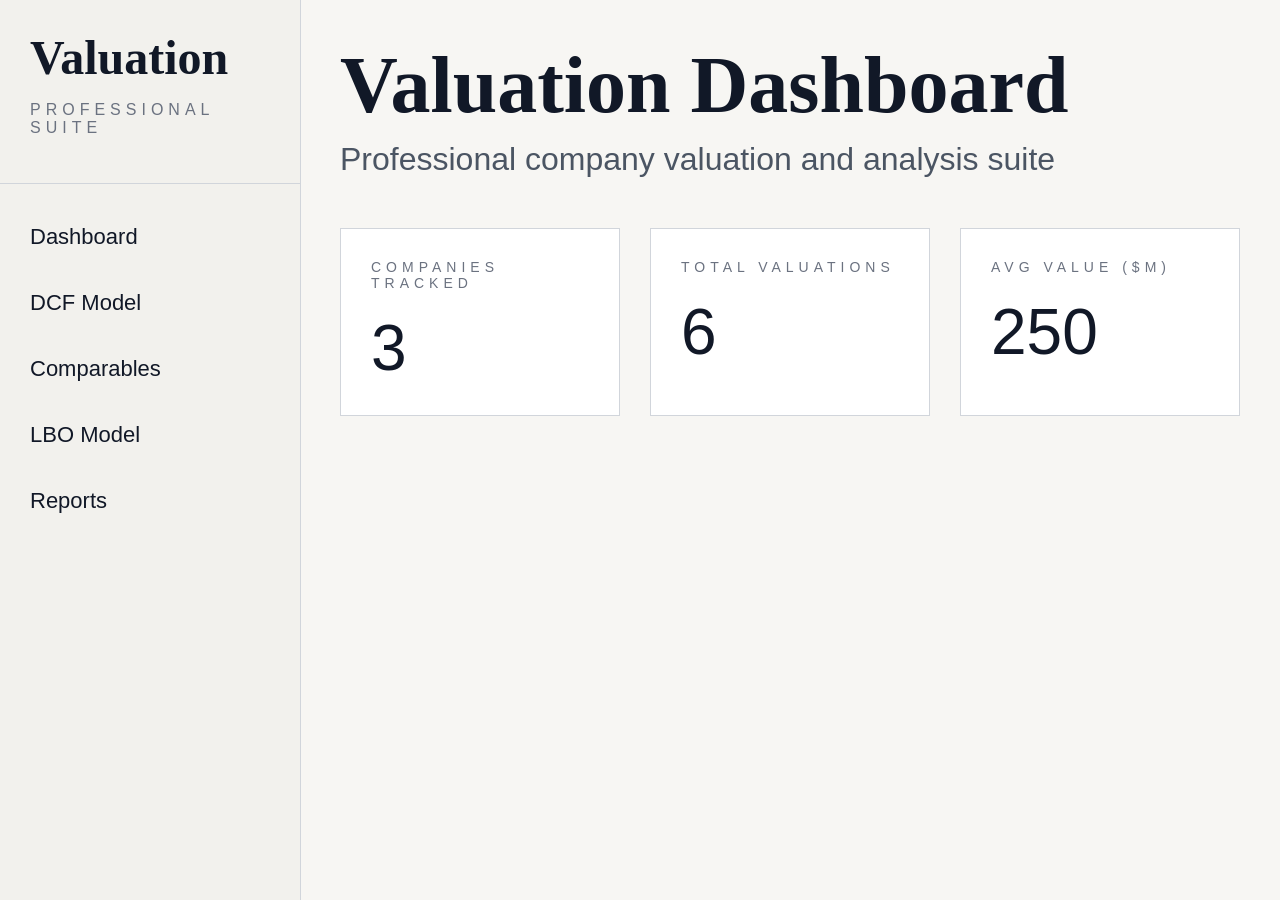
==== valuation-platform/frontend/index.html @ e631e230 "initial commit" ====
<!DOCTYPE html>
<html lang="en">
<head>
    <title>Valuation Dashboard</title>
    <link rel="stylesheet" href="css/style.css">
</head>

<body>

<div class="container">

    <div class="sidebar">

        <div class="logo">
            <h1>Valuation</h1>
            <p>PROFESSIONAL SUITE</p>
        </div>

        <div class="nav-links">
            <a href="index.html">Dashboard</a>
            <a href="dcf.html">DCF Model</a>
            <a href="comparables.html">Comparables</a>
            <a href="lbo.html">LBO Model</a>
            <a href="reports.html">Reports</a>
        </div>

    </div>

    <div class="main-content">

        <h1 class="page-title">Valuation Dashboard</h1>

        <p class="subtitle">
            Professional company valuation and analysis suite
        </p>

        <div class="card-grid">

            <div class="card">
                <div class="card-label">COMPANIES TRACKED</div>
                <div class="card-value">3</div>
            </div>

            <div class="card">
                <div class="card-label">TOTAL VALUATIONS</div>
                <div class="card-value">6</div>
            </div>

            <div class="card">
                <div class="card-label">AVG VALUE ($M)</div>
                <div class="card-value">250</div>
            </div>

        </div>

    </div>

</div>

</body>
</html>
---- valuation-platform/frontend/css/style.css ----
body {
    margin: 0;
    font-family: Arial, sans-serif;
    background-color: #f7f6f3;
    color: #111827;
}

.container {
    display: flex;
}

.sidebar {
    width: 300px;
    height: 100vh;
    background: #f2f1ed;
    border-right: 1px solid #d1d5db;
    position: fixed;
}

.logo {
    padding: 30px;
    border-bottom: 1px solid #d1d5db;
}

.logo h1 {
    font-size: 48px;
    margin: 0;
    font-family: serif;
}

.logo p {
    letter-spacing: 5px;
    color: #6b7280;
}

.nav-links {
    display: flex;
    flex-direction: column;
    margin-top: 20px;
}

.nav-links a {
    text-decoration: none;
    color: #111827;
    padding: 20px 30px;
    font-size: 22px;
}

.nav-links a:hover {
    background-color: #e7e5df;
}

.main-content {
    margin-left: 300px;
    padding: 40px;
    width: 100%;
}

.page-title {
    font-size: 80px;
    font-family: serif;
    margin: 0;
}

.subtitle {
    font-size: 32px;
    color: #4b5563;
    margin-top: 10px;
}

.card-grid {
    display: grid;
    grid-template-columns: repeat(3, 1fr);
    gap: 30px;
    margin-top: 50px;
}

.card {
    background: white;
    border: 1px solid #d1d5db;
    padding: 30px;
}

.card-label {
    letter-spacing: 5px;
    color: #6b7280;
    font-size: 14px;
}

.card-value {
    font-size: 64px;
    margin-top: 20px;
}

.form-card {
    background: white;
    border: 1px solid #d1d5db;
    padding: 40px;
    margin-top: 40px;
}

input {
    width: 100%;
    padding: 16px;
    margin-top: 15px;
    border: 1px solid #d1d5db;
    font-size: 20px;
    box-sizing: border-box;
}

button {
    width: 100%;
    padding: 20px;
    margin-top: 30px;
    background-color: #7d9077;
    color: white;
    border: none;
    font-size: 22px;
    cursor: pointer;
}

button:hover {
    background-color: #687864;
}
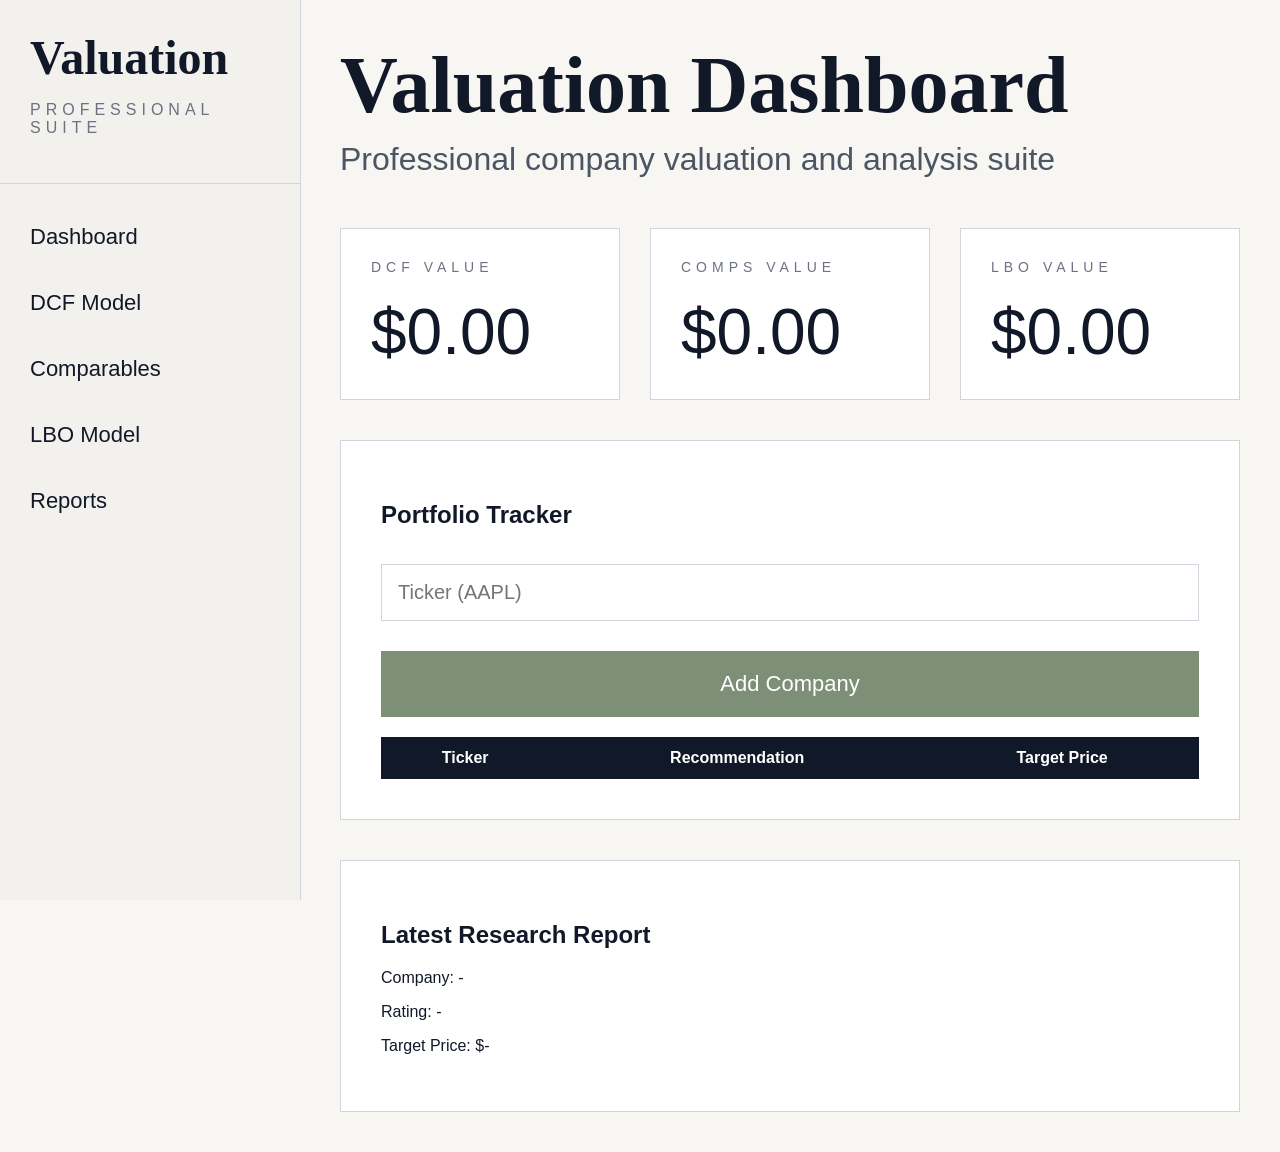
==== commit dabe07e6: "Pending changes exported from your codespace" ====
--- a/valuation-platform/frontend/index.html
+++ b/valuation-platform/frontend/index.html
@@ -37,25 +37,109 @@
         <div class="card-grid">
 
             <div class="card">
-                <div class="card-label">COMPANIES TRACKED</div>
-                <div class="card-value">3</div>
+
+                <div class="card-label">
+                    DCF VALUE
+                </div>
+
+                <div
+                    id="dashboardDCF"
+                    class="card-value"
+                >
+                    $0
+                </div>
+
             </div>
 
             <div class="card">
-                <div class="card-label">TOTAL VALUATIONS</div>
-                <div class="card-value">6</div>
+
+                <div class="card-label">
+                    COMPS VALUE
+                </div>
+
+                <div
+                    id="dashboardComps"
+                    class="card-value"
+                >
+                    $0
+                </div>
+
             </div>
 
             <div class="card">
-                <div class="card-label">AVG VALUE ($M)</div>
-                <div class="card-value">250</div>
+
+                <div class="card-label">
+                    LBO VALUE
+                </div>
+
+                <div
+                    id="dashboardLBO"
+                    class="card-value"
+                >
+                    $0
+                </div>
+
             </div>
+
+        </div>
+        <div class="form-card">
+
+            <h2>Portfolio Tracker</h2>
+
+            <input
+                id="portfolioTicker"
+                placeholder="Ticker (AAPL)"
+            >
+
+            <button onclick="addToPortfolio()">
+                Add Company
+            </button>
+
+            <table id="portfolioTable">
+
+                <thead>
+
+                    <tr>
+
+                        <th>Ticker</th>
+                        <th>Recommendation</th>
+                        <th>Target Price</th>
+
+                    </tr>
+
+                </thead>
+
+                <tbody>
+
+                </tbody>
+
+            </table>
+
+        </div>
+        <div class="form-card">
+
+            <h2>
+                Latest Research Report
+            </h2>
+
+            <p id="latestCompany">
+                Company: -
+            </p>
+
+            <p id="latestRating">
+                Rating: -
+            </p>
+
+            <p id="latestTarget">
+                Target Price: -
+            </p>
 
         </div>
 
     </div>
 
 </div>
-
+<script src="js/app.js"></script>
+<script src="js/dashboard.js"></script>
 </body>
 </html>
--- a/valuation-platform/frontend/css/style.css
+++ b/valuation-platform/frontend/css/style.css
@@ -121,4 +121,224 @@
 
 button:hover {
     background-color: #687864;
+}
+
+#sensitivityTable {
+
+    width: 100%;
+
+    border-collapse: collapse;
+
+    margin-top: 20px;
+
+}
+
+#sensitivityTable th,
+#sensitivityTable td {
+
+    border: 1px solid #333;
+
+    padding: 12px;
+
+    text-align: center;
+
+}
+
+#sensitivityTable th {
+
+    background: #1f2937;
+
+    color: white;
+
+}
+
+#sensitivityTable td {
+
+    background: #f8fafc;
+
+}
+
+table {
+
+    width: 100%;
+
+    border-collapse: collapse;
+
+    margin-top: 20px;
+
+}
+
+th {
+
+    background: #111827;
+
+    color: white;
+
+    padding: 12px;
+
+}
+
+td {
+
+    padding: 12px;
+
+    border-bottom: 1px solid #ddd;
+
+}
+
+tr:hover {
+
+    background: #f5f5f5;
+
+}
+
+table {
+
+    width: 100%;
+
+    border-collapse: collapse;
+
+    margin-top: 20px;
+
+}
+
+th {
+
+    background: #111827;
+
+    color: white;
+
+    padding: 12px;
+
+}
+
+td {
+
+    padding: 12px;
+
+    border-bottom: 1px solid #ddd;
+
+}
+
+tr:hover {
+
+    background: #f5f5f5;
+
+}
+#reportOutput {
+
+    margin-top: 25px;
+
+}
+
+#reportOutput .form-card {
+
+    margin-bottom: 20px;
+
+}
+
+#reportOutput h2 {
+
+    margin-bottom: 15px;
+
+}
+
+#reportOutput table {
+
+    border-collapse: collapse;
+
+}
+
+#reportOutput td {
+
+    padding: 12px;
+
+    border-bottom: 1px solid #2f3542;
+
+}
+#footballField {
+
+    margin-top: 20px;
+
+}
+
+.valuation-row {
+
+    display: flex;
+
+    align-items: center;
+
+    margin-bottom: 25px;
+
+}
+
+.valuation-label {
+
+    width: 220px;
+
+    font-weight: bold;
+
+}
+
+.valuation-bar {
+
+    position: relative;
+
+    height: 24px;
+
+    background: #7d9077;
+
+    border-radius: 6px;
+
+}
+
+.valuation-values {
+
+    margin-left: 15px;
+
+    color: #4b5563;
+
+}
+#footballField {
+
+    margin-top: 25px;
+
+}
+
+.valuation-row {
+
+    display: flex;
+
+    align-items: center;
+
+    margin-bottom: 25px;
+
+}
+
+.valuation-label {
+
+    width: 180px;
+
+    font-weight: bold;
+
+    font-size: 18px;
+
+}
+
+.valuation-bar {
+
+    height: 24px;
+
+    background: #7d9077;
+
+    border-radius: 6px;
+
+}
+
+.valuation-values {
+
+    margin-left: 20px;
+
+    font-weight: bold;
+
 }
